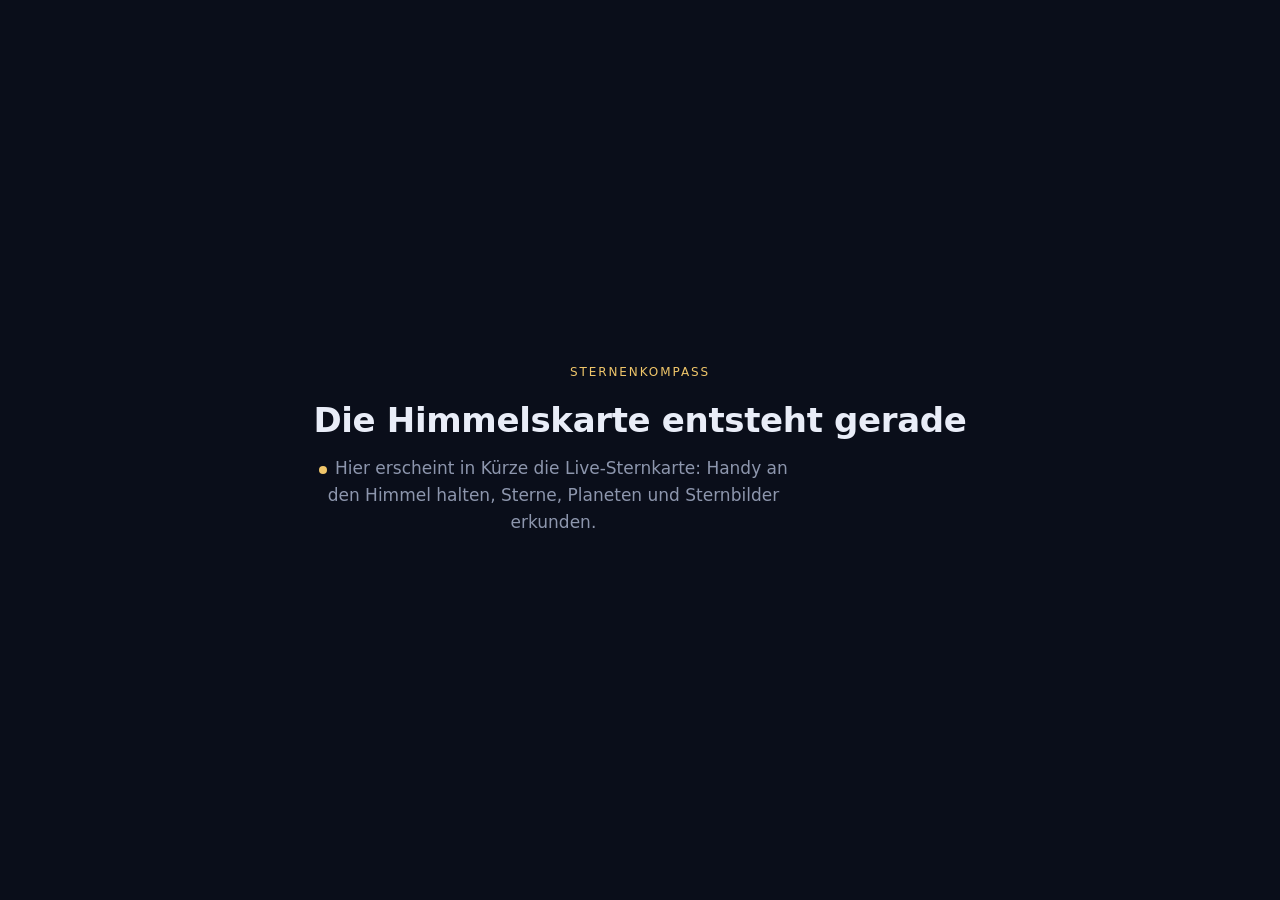
==== index.html @ d0c27278 "Platzhalter-Seite und README Co-Authored-By: Claude Fable 5 <noreply@anthropic.com> Claude-Session: " ====
<!doctype html>
<html lang="de">
<head>
<meta charset="utf-8">
<meta name="viewport" content="width=device-width, initial-scale=1, viewport-fit=cover">
<meta name="theme-color" content="#0a0e1a">
<title>Sternenkompass</title>
<style>
  * { margin: 0; padding: 0; box-sizing: border-box; }
  html, body { height: 100%; }
  body {
    background: #0a0e1a; color: #e9edf8;
    font: 17px/1.6 -apple-system, BlinkMacSystemFont, "Segoe UI", system-ui, sans-serif;
    display: grid; place-items: center; text-align: center; padding: 24px;
  }
  .eyebrow { font-size: 12px; letter-spacing: .16em; text-transform: uppercase; color: #f0c66a; }
  h1 { font-size: 34px; margin: 10px 0 8px; letter-spacing: -.01em; }
  p { color: #8d96ad; max-width: 30rem; }
  .dot { display: inline-block; width: 8px; height: 8px; border-radius: 50%; background: #f0c66a; margin-right: 8px; animation: p 1.6s ease-in-out infinite; }
  @keyframes p { 0%,100% { opacity: .3 } 50% { opacity: 1 } }
  @media (prefers-reduced-motion: reduce) { .dot { animation: none } }
</style>
</head>
<body>
  <main>
    <div class="eyebrow">Sternenkompass</div>
    <h1>Die Himmelskarte entsteht gerade</h1>
    <p><span class="dot"></span>Hier erscheint in Kürze die Live-Sternkarte: Handy an den Himmel halten, Sterne, Planeten und Sternbilder erkunden.</p>
  </main>
</body>
</html>
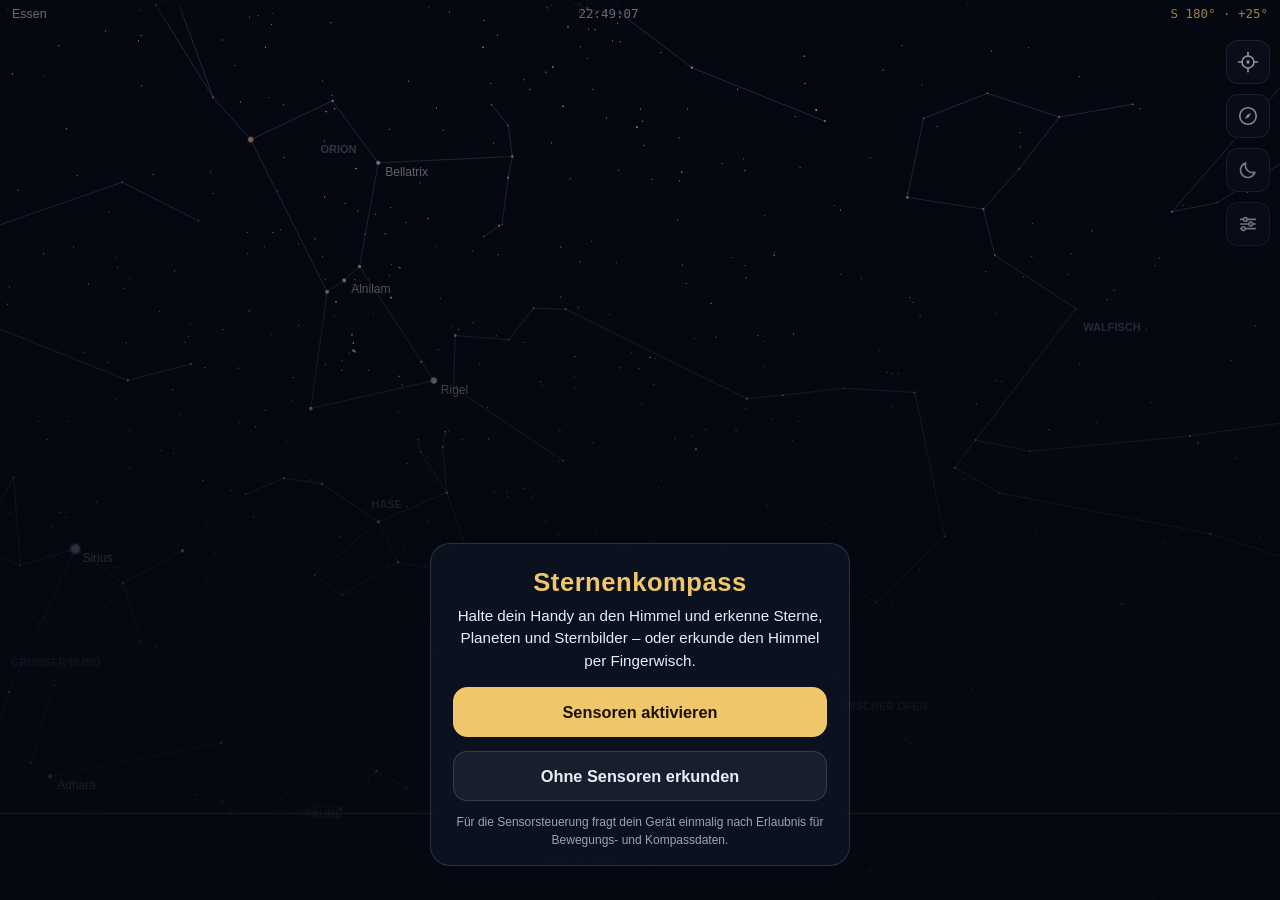
==== commit 2733814c: "Sternenkompass V1: Live-Sternkarte mit Sensorsteuerung, 5072 Sterne, 88 Sternbilder, Antipp-Infos, P" ====
--- a/index.html
+++ b/index.html
@@ -1,31 +1,97 @@
-<!doctype html>
+<!DOCTYPE html>
 <html lang="de">
 <head>
-<meta charset="utf-8">
-<meta name="viewport" content="width=device-width, initial-scale=1, viewport-fit=cover">
-<meta name="theme-color" content="#0a0e1a">
-<title>Sternenkompass</title>
-<style>
-  * { margin: 0; padding: 0; box-sizing: border-box; }
-  html, body { height: 100%; }
-  body {
-    background: #0a0e1a; color: #e9edf8;
-    font: 17px/1.6 -apple-system, BlinkMacSystemFont, "Segoe UI", system-ui, sans-serif;
-    display: grid; place-items: center; text-align: center; padding: 24px;
-  }
-  .eyebrow { font-size: 12px; letter-spacing: .16em; text-transform: uppercase; color: #f0c66a; }
-  h1 { font-size: 34px; margin: 10px 0 8px; letter-spacing: -.01em; }
-  p { color: #8d96ad; max-width: 30rem; }
-  .dot { display: inline-block; width: 8px; height: 8px; border-radius: 50%; background: #f0c66a; margin-right: 8px; animation: p 1.6s ease-in-out infinite; }
-  @keyframes p { 0%,100% { opacity: .3 } 50% { opacity: 1 } }
-  @media (prefers-reduced-motion: reduce) { .dot { animation: none } }
-</style>
+  <meta charset="utf-8">
+  <meta name="viewport" content="width=device-width, initial-scale=1, viewport-fit=cover, user-scalable=no">
+  <meta name="theme-color" content="#0a0e1a">
+  <meta name="apple-mobile-web-app-capable" content="yes">
+  <meta name="apple-mobile-web-app-status-bar-style" content="black-translucent">
+  <meta name="apple-mobile-web-app-title" content="Sternenkompass">
+  <meta name="description" content="Interaktive Sternenkarte: Handy an den Himmel halten und Sterne, Planeten und Sternbilder erkennen.">
+  <link rel="manifest" href="manifest.webmanifest">
+  <link rel="apple-touch-icon" href="icons/apple-touch-icon.png">
+  <link rel="icon" href="icons/icon-192.png" type="image/png">
+  <link rel="stylesheet" href="css/style.css">
+  <title>Sternenkompass</title>
 </head>
 <body>
-  <main>
-    <div class="eyebrow">Sternenkompass</div>
-    <h1>Die Himmelskarte entsteht gerade</h1>
-    <p><span class="dot"></span>Hier erscheint in Kürze die Live-Sternkarte: Handy an den Himmel halten, Sterne, Planeten und Sternbilder erkunden.</p>
-  </main>
+
+  <!-- Vollbild-Sternkarte: WebGL-Canvas (Sterne) + 2D-Overlay (Linien, Labels, Horizont) -->
+  <div id="karte">
+    <canvas id="sterne-canvas" aria-hidden="true"></canvas>
+    <canvas id="overlay-canvas" aria-label="Sternkarte"></canvas>
+  </div>
+
+  <!-- Statuszeile: Ort, Uhrzeit, Blickrichtung -->
+  <header id="statuszeile" aria-live="off">
+    <span id="status-ort">Essen</span>
+    <span id="status-zeit" class="mono">--:--:--</span>
+    <span id="status-blick" class="mono">--</span>
+  </header>
+
+  <!-- Werkzeugleiste -->
+  <div id="werkzeuge" role="toolbar" aria-label="Werkzeuge">
+    <button id="btn-standort" class="wz-btn" title="Standort ermitteln" aria-label="Standort ermitteln">
+      <svg viewBox="0 0 24 24"><circle cx="12" cy="12" r="6.5" fill="none" stroke="currentColor" stroke-width="1.8"/><circle cx="12" cy="12" r="1.8" fill="currentColor"/><path d="M12 1.5v4M12 18.5v4M1.5 12h4M18.5 12h4" stroke="currentColor" stroke-width="1.8" stroke-linecap="round"/></svg>
+    </button>
+    <button id="btn-modus" class="wz-btn" title="Sensor oder manuell" aria-label="Modus umschalten">
+      <svg viewBox="0 0 24 24"><circle cx="12" cy="12" r="9" fill="none" stroke="currentColor" stroke-width="1.8"/><path d="M15.5 8.5 13.2 13.2 8.5 15.5l2.3-4.7z" fill="currentColor"/></svg>
+    </button>
+    <button id="btn-nacht" class="wz-btn" title="Nachtmodus (Rotfilter)" aria-label="Nachtmodus umschalten" aria-pressed="false">
+      <svg viewBox="0 0 24 24"><path d="M19.5 14.5A8 8 0 0 1 9.5 4.5a8 8 0 1 0 10 10z" fill="none" stroke="currentColor" stroke-width="1.8" stroke-linejoin="round"/></svg>
+    </button>
+    <button id="btn-einstellungen" class="wz-btn" title="Einstellungen" aria-label="Einstellungen öffnen" aria-expanded="false">
+      <svg viewBox="0 0 24 24"><path d="M4 7h16M4 12h16M4 17h16" stroke="currentColor" stroke-width="1.8" stroke-linecap="round"/><circle cx="9" cy="7" r="2" fill="#0a0e1a" stroke="currentColor" stroke-width="1.8"/><circle cx="15" cy="12" r="2" fill="#0a0e1a" stroke="currentColor" stroke-width="1.8"/><circle cx="7" cy="17" r="2" fill="#0a0e1a" stroke="currentColor" stroke-width="1.8"/></svg>
+    </button>
+  </div>
+
+  <!-- Einstellungen -->
+  <div id="einstellungen" hidden>
+    <h2>Anzeige</h2>
+    <label><input type="checkbox" id="opt-linien" checked> Sternbildlinien</label>
+    <label><input type="checkbox" id="opt-sternbildnamen" checked> Sternbildnamen</label>
+    <label><input type="checkbox" id="opt-sternnamen" checked> Sternnamen</label>
+    <label><input type="checkbox" id="opt-gitter"> Alt/Az-Gitter</label>
+  </div>
+
+  <!-- Info-Panel (Bottom-Sheet) -->
+  <section id="info-panel" hidden aria-label="Objektinformation">
+    <div id="info-griff"></div>
+    <button id="info-schliessen" aria-label="Info schließen">&times;</button>
+    <h2 id="info-name">–</h2>
+    <p id="info-untertitel">–</p>
+    <dl id="info-daten">
+      <div><dt>Helligkeit</dt><dd id="info-mag" class="mono">–</dd></div>
+      <div><dt>Entfernung</dt><dd id="info-dist" class="mono">–</dd></div>
+      <div><dt>Richtung</dt><dd id="info-azalt" class="mono">–</dd></div>
+      <div><dt>Sichtbarkeit</dt><dd id="info-horizont">–</dd></div>
+    </dl>
+    <p id="info-text"></p>
+  </section>
+
+  <!-- Fehlermeldung -->
+  <div id="fehler-banner" hidden role="alert">
+    <p id="fehler-text"></p>
+    <button id="fehler-schliessen">Verstanden</button>
+  </div>
+
+  <!-- Kurzer Hinweis (Toast) -->
+  <div id="hinweis" hidden role="status"></div>
+
+  <!-- Start-Overlay -->
+  <div id="start-overlay">
+    <div id="start-karte">
+      <h1>Sternenkompass</h1>
+      <p>Halte dein Handy an den Himmel und erkenne Sterne, Planeten und Sternbilder – oder erkunde den Himmel per Fingerwisch.</p>
+      <button id="btn-start-sensoren" class="start-btn primaer">Sensoren aktivieren</button>
+      <button id="btn-start-manuell" class="start-btn">Ohne Sensoren erkunden</button>
+      <p class="start-fussnote">Für die Sensorsteuerung fragt dein Gerät einmalig nach Erlaubnis für Bewegungs- und Kompassdaten.</p>
+    </div>
+  </div>
+
+  <!-- Nachtmodus-Rotfilter -->
+  <div id="nachtfilter" aria-hidden="true"></div>
+
+  <script type="module" src="js/app.js"></script>
 </body>
 </html>
--- a/css/style.css
+++ b/css/style.css
@@ -0,0 +1,355 @@
+/* Sternenkompass – dunkles Nachthimmel-UI (Contract Abschnitt C).
+ * Farben: Ground #0a0e1a, Karte #050810, Text #e9edf8, Akzent #f0c66a. */
+
+:root {
+  --ground: #0a0e1a;
+  --karte: #050810;
+  --text: #e9edf8;
+  --text-dim: #9aa3ba;
+  --akzent: #f0c66a;
+  --panel: rgba(14, 19, 34, 0.92);
+  --rand: rgba(233, 237, 248, 0.14);
+  --safe-top: env(safe-area-inset-top, 0px);
+  --safe-bottom: env(safe-area-inset-bottom, 0px);
+  --safe-left: env(safe-area-inset-left, 0px);
+  --safe-right: env(safe-area-inset-right, 0px);
+}
+
+* { margin: 0; padding: 0; box-sizing: border-box; }
+
+html, body {
+  height: 100%;
+  overflow: hidden;
+  background: var(--ground);
+  color: var(--text);
+  font-family: -apple-system, BlinkMacSystemFont, "Segoe UI", Roboto, sans-serif;
+  font-size: 16px;
+  -webkit-text-size-adjust: 100%;
+  -webkit-tap-highlight-color: transparent;
+  overscroll-behavior: none;
+}
+
+.mono {
+  font-family: ui-monospace, "SF Mono", SFMono-Regular, Menlo, monospace;
+  font-variant-numeric: tabular-nums;
+  font-feature-settings: "tnum";
+}
+
+[hidden] { display: none !important; }
+
+/* --- Karte ------------------------------------------------------------- */
+
+#karte {
+  position: fixed;
+  inset: 0;
+  background: var(--karte);
+}
+
+#karte canvas {
+  position: absolute;
+  inset: 0;
+  width: 100%;
+  height: 100%;
+  display: block;
+}
+
+#overlay-canvas { touch-action: none; }
+
+/* --- Statuszeile -------------------------------------------------------- */
+
+#statuszeile {
+  position: fixed;
+  top: 0;
+  left: 0;
+  right: 0;
+  display: flex;
+  justify-content: space-between;
+  align-items: baseline;
+  gap: 0.75rem;
+  padding: calc(var(--safe-top) + 6px) calc(var(--safe-right) + 12px) 6px calc(var(--safe-left) + 12px);
+  font-size: 0.78rem;
+  color: var(--text-dim);
+  background: linear-gradient(rgba(5, 8, 16, 0.85), rgba(5, 8, 16, 0));
+  pointer-events: none;
+  z-index: 20;
+  white-space: nowrap;
+}
+
+#statuszeile #status-ort { overflow: hidden; text-overflow: ellipsis; }
+#statuszeile #status-blick { color: var(--akzent); }
+
+/* --- Werkzeugleiste ------------------------------------------------------ */
+
+#werkzeuge {
+  position: fixed;
+  right: calc(var(--safe-right) + 10px);
+  top: calc(var(--safe-top) + 40px);
+  display: flex;
+  flex-direction: column;
+  gap: 10px;
+  z-index: 30;
+}
+
+.wz-btn {
+  width: 44px;
+  height: 44px;
+  min-width: 44px;
+  min-height: 44px;
+  border-radius: 12px;
+  border: 1px solid var(--rand);
+  background: var(--panel);
+  color: var(--text);
+  display: flex;
+  align-items: center;
+  justify-content: center;
+  cursor: pointer;
+  -webkit-backdrop-filter: blur(8px);
+  backdrop-filter: blur(8px);
+}
+
+.wz-btn svg { width: 22px; height: 22px; }
+.wz-btn.aktiv { color: var(--akzent); border-color: var(--akzent); }
+.wz-btn:active { transform: scale(0.94); }
+
+/* --- Einstellungen-Popover ---------------------------------------------- */
+
+#einstellungen {
+  position: fixed;
+  right: calc(var(--safe-right) + 62px);
+  top: calc(var(--safe-top) + 40px);
+  z-index: 40;
+  background: var(--panel);
+  border: 1px solid var(--rand);
+  border-radius: 14px;
+  padding: 10px 14px 6px;
+  -webkit-backdrop-filter: blur(10px);
+  backdrop-filter: blur(10px);
+  box-shadow: 0 8px 30px rgba(0, 0, 0, 0.5);
+}
+
+#einstellungen h2 {
+  font-size: 0.72rem;
+  text-transform: uppercase;
+  letter-spacing: 0.08em;
+  color: var(--text-dim);
+  margin: 4px 0 2px;
+}
+
+#einstellungen label {
+  display: flex;
+  align-items: center;
+  gap: 10px;
+  min-height: 44px;
+  font-size: 0.95rem;
+  cursor: pointer;
+  user-select: none;
+  -webkit-user-select: none;
+}
+
+#einstellungen input[type="checkbox"] {
+  width: 20px;
+  height: 20px;
+  accent-color: var(--akzent);
+}
+
+/* --- Info-Panel (Bottom-Sheet) ------------------------------------------- */
+
+#info-panel {
+  position: fixed;
+  left: 0;
+  right: 0;
+  bottom: 0;
+  z-index: 50;
+  background: var(--panel);
+  border-top: 1px solid var(--rand);
+  border-radius: 18px 18px 0 0;
+  padding: 10px calc(var(--safe-right) + 18px) calc(var(--safe-bottom) + 16px) calc(var(--safe-left) + 18px);
+  -webkit-backdrop-filter: blur(14px);
+  backdrop-filter: blur(14px);
+  box-shadow: 0 -10px 40px rgba(0, 0, 0, 0.55);
+  max-height: 55%;
+  overflow-y: auto;
+  animation: hochschieben 0.22s ease-out;
+}
+
+@keyframes hochschieben {
+  from { transform: translateY(30%); opacity: 0.4; }
+  to { transform: translateY(0); opacity: 1; }
+}
+
+#info-griff {
+  width: 40px;
+  height: 4px;
+  border-radius: 2px;
+  background: var(--rand);
+  margin: 0 auto 10px;
+}
+
+#info-schliessen {
+  position: absolute;
+  top: 8px;
+  right: calc(var(--safe-right) + 8px);
+  width: 44px;
+  height: 44px;
+  border: 0;
+  background: transparent;
+  color: var(--text-dim);
+  font-size: 1.6rem;
+  line-height: 1;
+  cursor: pointer;
+}
+
+#info-name { font-size: 1.35rem; font-weight: 700; padding-right: 44px; }
+#info-name .bayer { font-weight: 400; color: var(--text-dim); font-size: 1.05rem; }
+
+#info-untertitel { color: var(--akzent); font-size: 0.9rem; margin: 2px 0 10px; }
+
+#info-daten {
+  display: grid;
+  grid-template-columns: 1fr 1fr;
+  gap: 8px 16px;
+  margin-bottom: 10px;
+}
+
+#info-daten dt {
+  font-size: 0.7rem;
+  text-transform: uppercase;
+  letter-spacing: 0.07em;
+  color: var(--text-dim);
+}
+
+#info-daten dd { font-size: 0.95rem; margin-top: 1px; }
+
+#info-text { font-size: 0.92rem; line-height: 1.5; color: var(--text); }
+
+/* --- Fehler und Hinweise -------------------------------------------------- */
+
+#fehler-banner {
+  position: fixed;
+  top: calc(var(--safe-top) + 34px);
+  left: 50%;
+  transform: translateX(-50%);
+  width: min(92vw, 420px);
+  z-index: 60;
+  background: rgba(64, 22, 24, 0.95);
+  border: 1px solid rgba(255, 120, 110, 0.5);
+  border-radius: 14px;
+  padding: 14px 16px;
+  box-shadow: 0 8px 30px rgba(0, 0, 0, 0.5);
+}
+
+#fehler-text { font-size: 0.92rem; line-height: 1.45; }
+
+#fehler-schliessen {
+  margin-top: 10px;
+  min-height: 44px;
+  padding: 0 18px;
+  border-radius: 10px;
+  border: 1px solid rgba(255, 120, 110, 0.5);
+  background: transparent;
+  color: var(--text);
+  font-size: 0.95rem;
+  cursor: pointer;
+}
+
+#hinweis {
+  position: fixed;
+  bottom: calc(var(--safe-bottom) + 24px);
+  left: 50%;
+  transform: translateX(-50%);
+  max-width: 88vw;
+  z-index: 60;
+  background: var(--panel);
+  border: 1px solid var(--rand);
+  border-radius: 12px;
+  padding: 10px 16px;
+  font-size: 0.88rem;
+  color: var(--text);
+  pointer-events: none;
+  text-align: center;
+}
+
+/* --- Start-Overlay -------------------------------------------------------- */
+
+#start-overlay {
+  position: fixed;
+  inset: 0;
+  z-index: 100;
+  display: flex;
+  align-items: flex-end;
+  justify-content: center;
+  background: linear-gradient(rgba(5, 8, 16, 0.35) 0%, rgba(5, 8, 16, 0.88) 70%);
+  padding: 16px;
+}
+
+#start-karte {
+  width: min(94vw, 420px);
+  margin-bottom: calc(var(--safe-bottom) + 18px);
+  background: var(--panel);
+  border: 1px solid var(--rand);
+  border-radius: 20px;
+  padding: 24px 22px calc(16px);
+  text-align: center;
+  -webkit-backdrop-filter: blur(14px);
+  backdrop-filter: blur(14px);
+}
+
+#start-karte h1 {
+  font-size: 1.6rem;
+  letter-spacing: 0.02em;
+  color: var(--akzent);
+  margin-bottom: 8px;
+}
+
+#start-karte p { font-size: 0.95rem; line-height: 1.5; color: var(--text); }
+
+.start-btn {
+  display: block;
+  width: 100%;
+  min-height: 50px;
+  margin-top: 14px;
+  border-radius: 14px;
+  border: 1px solid var(--rand);
+  background: rgba(233, 237, 248, 0.06);
+  color: var(--text);
+  font-size: 1.02rem;
+  font-weight: 600;
+  cursor: pointer;
+}
+
+.start-btn.primaer {
+  background: var(--akzent);
+  border-color: var(--akzent);
+  color: #191104;
+}
+
+.start-btn:active { transform: scale(0.98); }
+
+.start-fussnote { margin-top: 12px; font-size: 0.75rem !important; color: var(--text-dim) !important; }
+
+/* --- Nachtmodus (Rotfilter) ----------------------------------------------- */
+
+#nachtfilter {
+  position: fixed;
+  inset: 0;
+  z-index: 200;
+  pointer-events: none;
+  background: #ff2413;
+  mix-blend-mode: multiply;
+  opacity: 0;
+  transition: opacity 0.25s;
+}
+
+html.nachtmodus #nachtfilter { opacity: 1; }
+
+/* Im Nachtmodus zusätzlich Restfarben entsättigen, damit nichts blau durchscheint. */
+html.nachtmodus #karte,
+html.nachtmodus #statuszeile,
+html.nachtmodus #werkzeuge,
+html.nachtmodus #einstellungen,
+html.nachtmodus #info-panel,
+html.nachtmodus #hinweis,
+html.nachtmodus #fehler-banner,
+html.nachtmodus #start-overlay {
+  filter: grayscale(0.35) brightness(0.9);
+}
